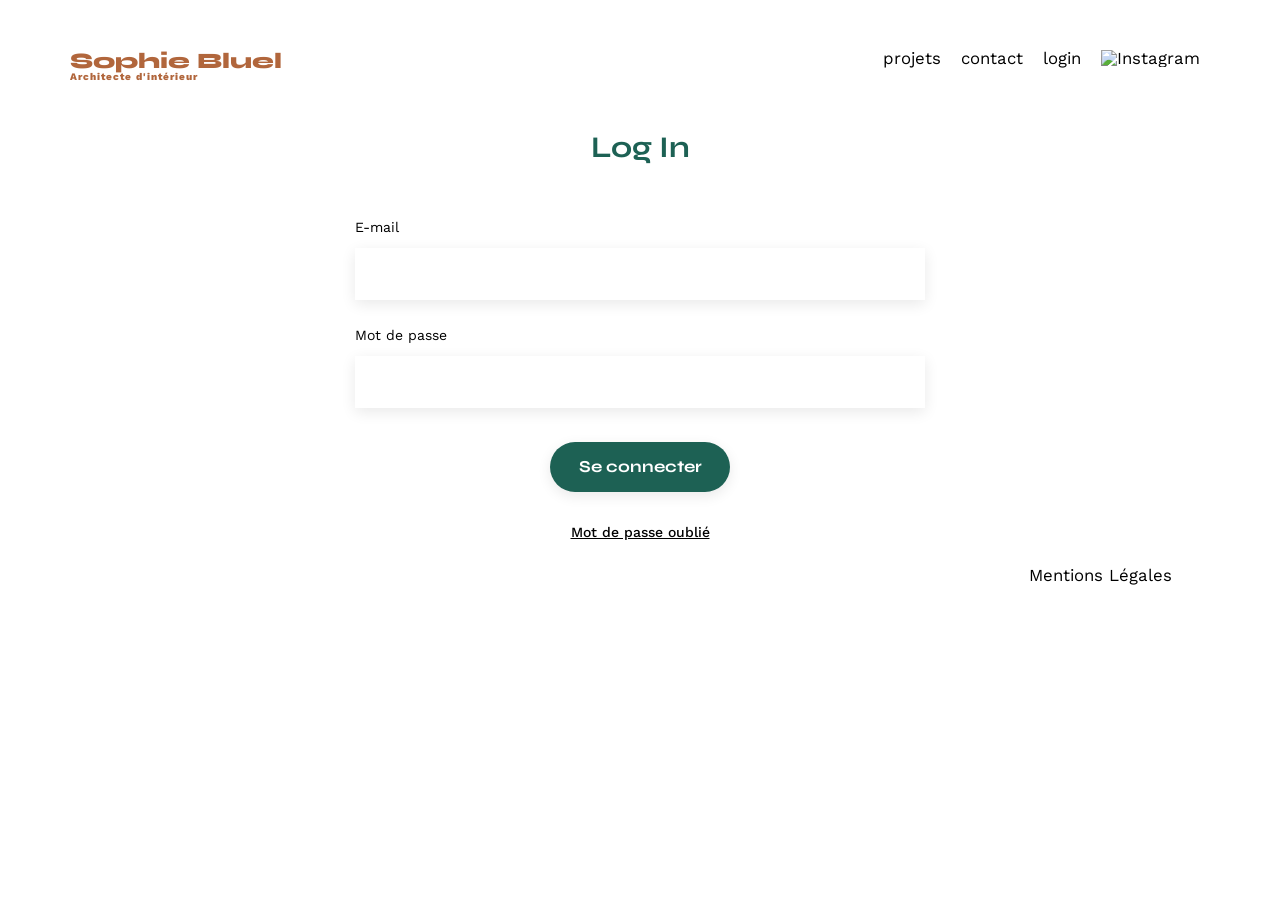
==== FrontEnd/login.html @ 4abb335f "Création page login" ====
<!DOCTYPE html>
<html lang="fr">
<head>
	<meta charset="UTF-8">
	<title>Sophie Bluel - Architecte d'intérieur</title>
	<meta name="viewport" content="width=device-width, initial-scale=1.0">
	<link rel="preconnect" href="https://fonts.googleapis.com">
	<link rel="preconnect" href="https://fonts.gstatic.com" crossorigin>
	<link href="https://fonts.googleapis.com/css2?family=Syne:wght@700;800&family=Work+Sans&display=swap" rel="stylesheet">
	<meta name="description" content="">
	<link rel="stylesheet" href="./assets/style.css">
</head>
<body>
<header>
	<h1>Sophie Bluel <span>Architecte d'intérieur</span></h1>
	<nav>
		<ul>
			<li>projets</li>
			<li>contact</li>
			<li>login</li>
			<li><img src="./assets/icons/instagram.png" alt="Instagram"></li>
		</ul>
	</nav>
</header>
<main>
	<section id="contact">
		<h2>Log In</h2>
		<form class="connexion">
			<label for="email">E-mail</label>
			<input type="email" name="email" id="email">
			<label for="mdp">Mot de passe</label>
			<input type="text" name="mdp" id="mdp">			
			<input type="submit" value="Se connecter">
		</form>
		<p>Mot de passe oublié</p>
	</section>
</main>

<footer>
	<nav>
		<ul>
			<li>Mentions Légales</li>
		</ul>
	</nav>
</footer>
<script src="./assets/script.js"></script>
</body>
</html>
---- FrontEnd/assets/style.css ----
/* http://meyerweb.com/eric/tools/css/reset/
   v2.0 | 20110126
   License: none (public domain)
*/

html, body, div, span, applet, object, iframe,
h1, h2, h3, h4, h5, h6, p, blockquote, pre,
a, abbr, acronym, address, big, cite, code,
del, dfn, em, img, ins, kbd, q, s, samp,
small, strike, strong, sub, sup, tt, var,
b, u, i, center,
dl, dt, dd, ol, ul, li,
fieldset, form, label, legend,
table, caption, tbody, tfoot, thead, tr, th, td,
article, aside, canvas, details, embed,
figure, figcaption, footer, header, hgroup,
menu, nav, output, ruby, section, summary,
time, mark, audio, video {
	margin: 0;
	padding: 0;
	border: 0;
	font-size: 100%;
	font: inherit;
	vertical-align: baseline;
}
/* HTML5 display-role reset for older browsers */
article, aside, details, figcaption, figure,
footer, header, hgroup, menu, nav, section {
	display: block;
}
body {
	line-height: 1;
}
ol, ul {
	list-style: none;
}
blockquote, q {
	quotes: none;
}
blockquote:before, blockquote:after,
q:before, q:after {
	content: '';
	content: none;
}
table {
	border-collapse: collapse;
	border-spacing: 0;
}
/** end reset css**/
body {
	max-width: 1140px;
	margin:auto;
	font-family: 'Work Sans' ;
	font-size: 14px;
}
header {
	display: flex;
	justify-content: space-between;
	margin: 50px 0
}
section {
	margin: 50px 0
}

h1{
	display: flex;
	flex-direction: column;
	font-family: 'Syne';
	font-size: 22px;
	font-weight: 800;
	color: #B1663C
}

h1 > span {
	font-family: 'Work Sans';
	font-size:10px;
	letter-spacing: 0.1em;
;
}

h2{
	font-family: 'Syne';
	font-weight: 700;
	font-size: 30px;
	color: #1D6154
}
nav ul {
	display: flex;
	align-items: center;
	list-style-type: none;

}
nav li {
	padding: 0 10px;
	font-size: 1.2em;
}

li:hover {
	color: #B1663C;
}
#introduction {
	display: flex;
	align-items: center;
}
#introduction figure {
	flex: 1
}
#introduction img {
	display: block;
	margin: auto;
	width: 80%;
}

#introduction article {
	flex: 1
}
#introduction h2 {
	margin-bottom: 1em;
}

#introduction p {
	margin-bottom: 0.5em;
}
#portfolio h2 {
	text-align: center;
	margin-bottom: 1em;
}
.gallery {
	width: 100%;
	display: grid;
	grid-template-columns: 1fr 1fr 1fr;
	grid-column-gap: 20px;
	grid-row-gap: 20px;
}

.gallery img {
	width: 100%;

}

.filter {
	display: flex;
	justify-content: center;
	align-items: center;
	width: 100%;
	margin-bottom: 40px;
}

.btn {
	border: solid 1px #1D6154;
	background-color: #FFFFFF;
	color: #1D6154;
	font-family: Syne;
	font-weight: 700;
	font-size: 16px;
	border-radius: 60px;
	padding : 8px 12px;
	margin : 8px;
}

.filter button:focus {
	background-color: #1D6154;
	color: #FFFFFF;
}

#contact {
	width: 50%;
margin: auto;
}
#contact > * {
	text-align: center;

}
#contact h2{
	margin-bottom: 20px;
}
#contact form {
	text-align: left;
	margin-top:30px;
	display: flex;
	flex-direction: column;
}

#contact input {
	height: 50px;
	font-size: 1.2em;
	border: none;
	box-shadow: 0px 4px 14px rgba(0, 0, 0, 0.09);
}
#contact label {
	margin: 2em 0 1em 0;
}
#contact textarea {
	border: none;
	box-shadow: 0px 4px 14px rgba(0, 0, 0, 0.09);
}

#contact p {
	font-weight: 500;
	text-decoration: underline;
}

#contact p:hover {
	color: #B1663C;
}

input[type="submit"]{
	font-family: 'Syne';
	font-weight: 700;
	color: white;
	background-color: #1D6154;
	margin : 2em auto ;
	width: 180px;
	text-align: center;
	border-radius: 60px ;
}

footer nav ul {
	display: flex;
	justify-content: flex-end;
	margin: 2em
}
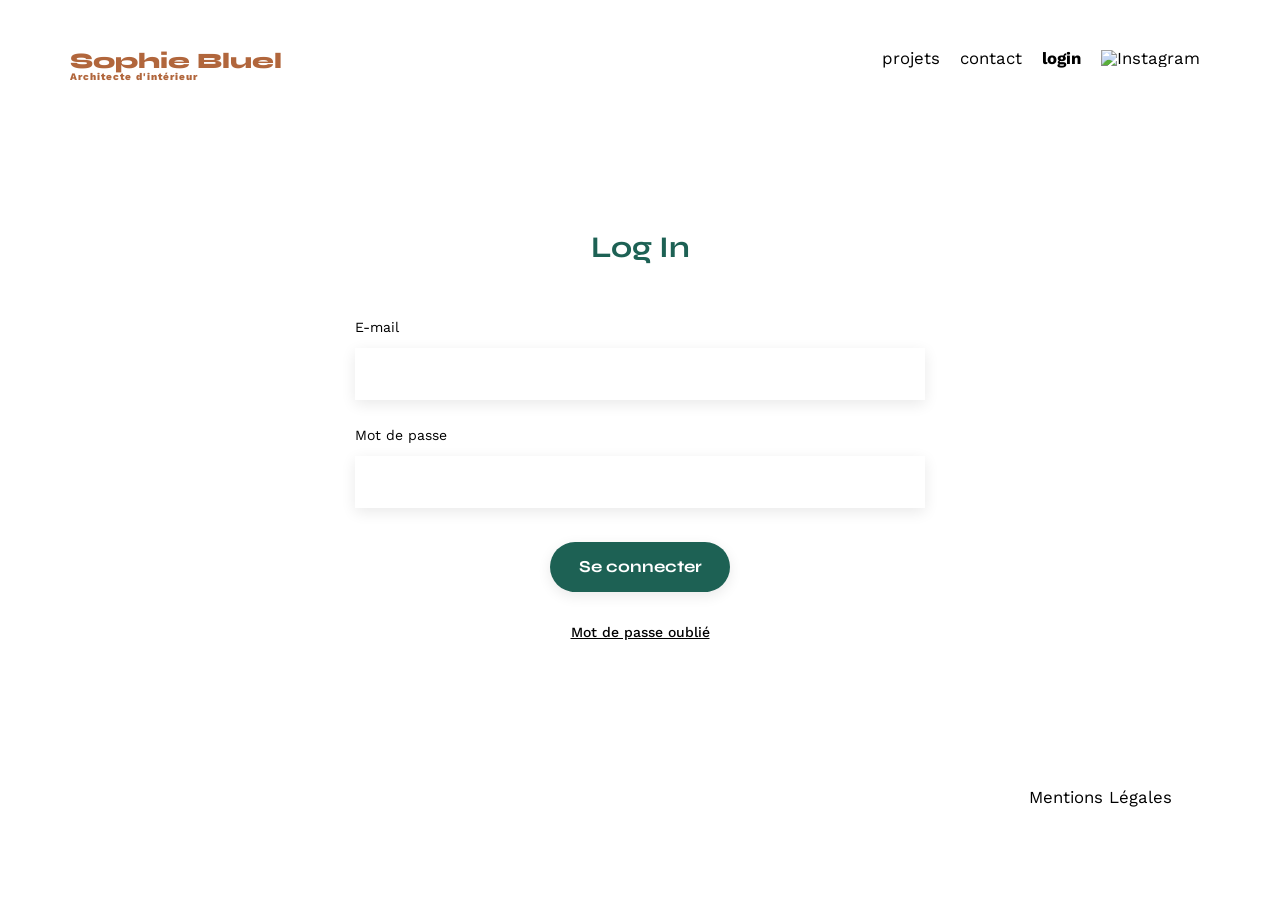
==== commit 247493a9: "addEventListener sur le formulaire" ====
--- a/FrontEnd/login.html
+++ b/FrontEnd/login.html
@@ -8,7 +8,7 @@
 	<link rel="preconnect" href="https://fonts.gstatic.com" crossorigin>
 	<link href="https://fonts.googleapis.com/css2?family=Syne:wght@700;800&family=Work+Sans&display=swap" rel="stylesheet">
 	<meta name="description" content="">
-	<link rel="stylesheet" href="./assets/style.css">
+	<link rel="stylesheet" href="./assets/cnx-style.css">
 </head>
 <body>
 <header>
@@ -17,19 +17,19 @@
 		<ul>
 			<li>projets</li>
 			<li>contact</li>
-			<li>login</li>
+			<li class="bold">login</li>
 			<li><img src="./assets/icons/instagram.png" alt="Instagram"></li>
 		</ul>
 	</nav>
 </header>
 <main>
-	<section id="contact">
+	<section id="login">
 		<h2>Log In</h2>
-		<form class="connexion">
+		<form id="connexion">
 			<label for="email">E-mail</label>
 			<input type="email" name="email" id="email">
-			<label for="mdp">Mot de passe</label>
-			<input type="text" name="mdp" id="mdp">			
+			<label for="password">Mot de passe</label>
+			<input type="password" name="password" id="password">			
 			<input type="submit" value="Se connecter">
 		</form>
 		<p>Mot de passe oublié</p>
@@ -43,6 +43,6 @@
 		</ul>
 	</nav>
 </footer>
-<script src="./assets/script.js"></script>
+<script src="./assets/cnx.js"></script>
 </body>
 </html>
--- a/FrontEnd/assets/cnx-style.css
+++ b/FrontEnd/assets/cnx-style.css
@@ -0,0 +1,179 @@
+/* http://meyerweb.com/eric/tools/css/reset/
+   v2.0 | 20110126
+   License: none (public domain)
+*/
+
+html, body, div, span, applet, object, iframe,
+h1, h2, h3, h4, h5, h6, p, blockquote, pre,
+a, abbr, acronym, address, big, cite, code,
+del, dfn, em, img, ins, kbd, q, s, samp,
+small, strike, strong, sub, sup, tt, var,
+b, u, i, center,
+dl, dt, dd, ol, ul, li,
+fieldset, form, label, legend,
+table, caption, tbody, tfoot, thead, tr, th, td,
+article, aside, canvas, details, embed,
+figure, figcaption, footer, header, hgroup,
+menu, nav, output, ruby, section, summary,
+time, mark, audio, video {
+	margin: 0;
+	padding: 0;
+	border: 0;
+	font-size: 100%;
+	font: inherit;
+	vertical-align: baseline;
+}
+
+a {
+	text-decoration: none;
+	color: inherit;
+}
+
+/* HTML5 display-role reset for older browsers */
+article, aside, details, figcaption, figure,
+footer, header, hgroup, menu, nav, section {
+	display: block;
+}
+body {
+	line-height: 1;
+}
+ol, ul {
+	list-style: none;
+}
+blockquote, q {
+	quotes: none;
+}
+blockquote:before, blockquote:after,
+q:before, q:after {
+	content: '';
+	content: none;
+}
+table {
+	border-collapse: collapse;
+	border-spacing: 0;
+}
+/** end reset css**/
+body {
+	max-width: 1140px;
+	margin:auto;
+	font-family: 'Work Sans' ;
+	font-size: 14px;
+}
+header {
+	display: flex;
+	justify-content: space-between;
+	margin: 50px 0;
+}
+main {
+    margin-top: 150px;
+}
+section {
+	margin: 50px 0;
+}
+
+h1{
+	display: flex;
+	flex-direction: column;
+	font-family: 'Syne';
+	font-size: 22px;
+	font-weight: 800;
+	color: #B1663C;
+}
+
+h1 > span {
+	font-family: 'Work Sans';
+	font-size:10px;
+	letter-spacing: 0.1em;
+;
+}
+
+h2{
+	font-family: 'Syne';
+	font-weight: 700;
+	font-size: 30px;
+	color: #1D6154;
+}
+
+nav ul {
+	display: flex;
+	align-items: center;
+	list-style-type: none;
+
+}
+nav li {
+	padding: 0 10px;
+	font-size: 1.2em;
+}
+
+li:hover {
+	color: #B1663C;
+}
+
+.bold {
+	font-weight: 700;
+}
+
+#login {
+	width: 50%;
+	margin: auto;
+}
+#login > * {
+	text-align: center;
+
+}
+#login h2{
+	margin-bottom: 20px;
+}
+#login form {
+	text-align: left;
+	margin-top:30px;
+	display: flex;
+	flex-direction: column;
+}
+
+#login input {
+	height: 50px;
+	font-size: 1.2em;
+	border: none;
+	box-shadow: 0px 4px 14px rgba(0, 0, 0, 0.09);
+}
+#login label {
+	margin: 2em 0 1em 0;
+}
+
+#login textarea {
+	border: none;
+	box-shadow: 0px 4px 14px rgba(0, 0, 0, 0.09);
+}
+
+#login p {
+	font-weight: 500;
+    size: 14px;
+	text-decoration: underline;
+}
+
+#login p:hover {
+	color: #B1663C;
+}
+
+input[type="submit"]{
+	font-family: 'Syne';
+	font-weight: 700;
+	color: white;
+	background-color: #1D6154;
+	margin : 2em auto ;
+	width: 180px;
+	text-align: center;
+	border-radius: 60px ;
+}
+
+footer {
+    margin-top: 150px;
+}
+
+footer nav ul {
+	display: flex;
+	justify-content: flex-end;
+	margin: 2em
+}
+
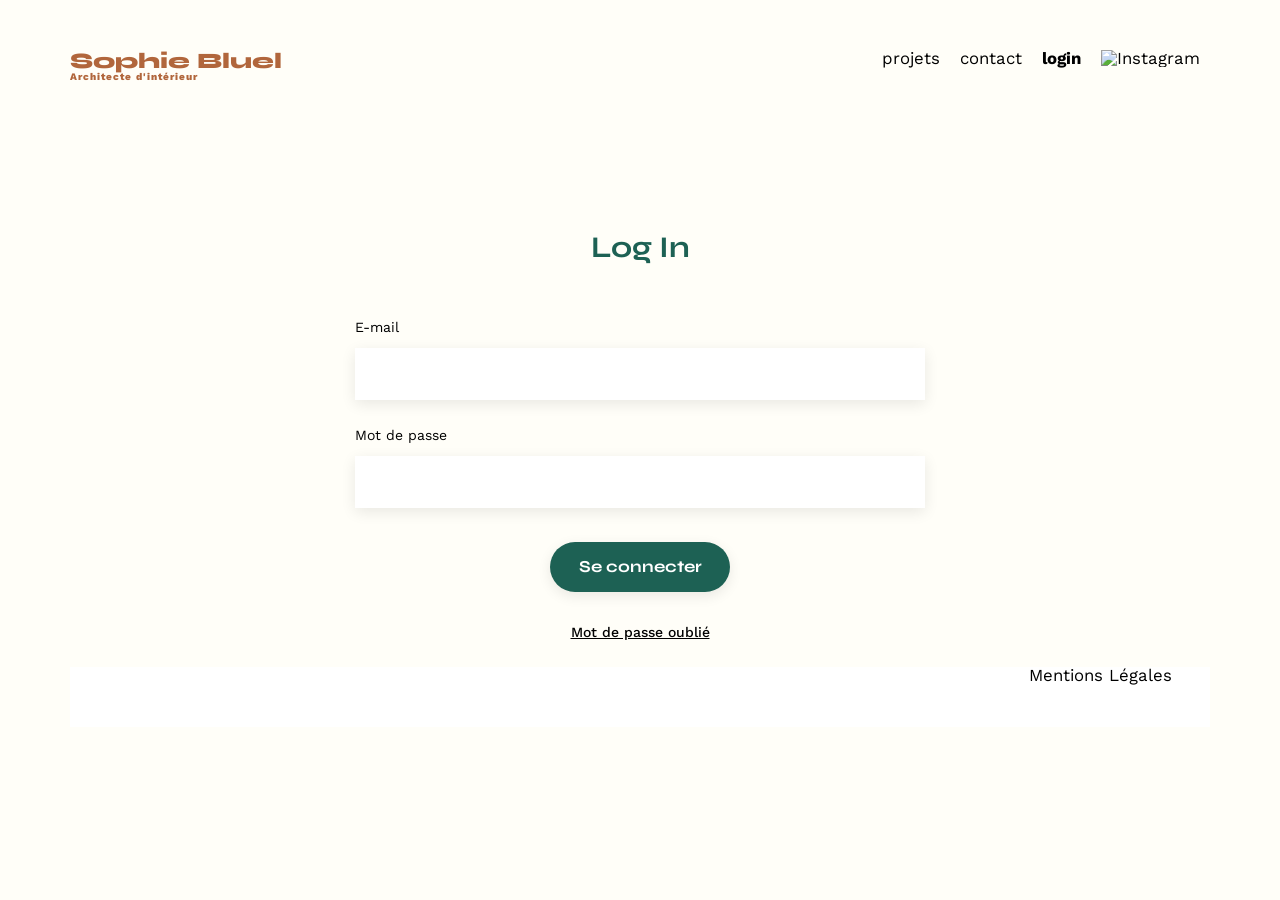
==== commit 6dc997ac: "Page de connexion : Récupération du token, message d'erreur si mauvaise connexion et styles" ====
--- a/FrontEnd/login.html
+++ b/FrontEnd/login.html
@@ -32,6 +32,7 @@
 			<input type="password" name="password" id="password">			
 			<input type="submit" value="Se connecter">
 		</form>
+		<div id="error-message">Nom d'utilisateur ou mot de passe incorrect</div>
 		<p>Mot de passe oublié</p>
 	</section>
 </main>
@@ -43,6 +44,6 @@
 		</ul>
 	</nav>
 </footer>
-<script src="./assets/cnx.js"></script>
+<script src="./assets/connexion.js"></script>
 </body>
 </html>
--- a/FrontEnd/assets/cnx-style.css
+++ b/FrontEnd/assets/cnx-style.css
@@ -35,8 +35,9 @@
 	display: block;
 }
 body {
-	line-height: 1;
+	line-height: 1;	
 }
+
 ol, ul {
 	list-style: none;
 }
@@ -58,7 +59,9 @@
 	margin:auto;
 	font-family: 'Work Sans' ;
 	font-size: 14px;
+	background-color: #FFFEF8;
 }
+
 header {
 	display: flex;
 	justify-content: space-between;
@@ -66,7 +69,9 @@
 }
 main {
     margin-top: 150px;
+	background-color: #FFFEF8;
 }
+
 section {
 	margin: 50px 0;
 }
@@ -167,13 +172,21 @@
 	border-radius: 60px ;
 }
 
+#error-message {
+	display: none;
+	color: red;
+	margin-bottom: 30px;
+}
+
 footer {
-    margin-top: 150px;
+	background-color: #FFFFFF;
+	height: 60px;
 }
 
 footer nav ul {
 	display: flex;
 	justify-content: flex-end;
-	margin: 2em
+	align-items: center;
+	margin: 2em;
 }
 
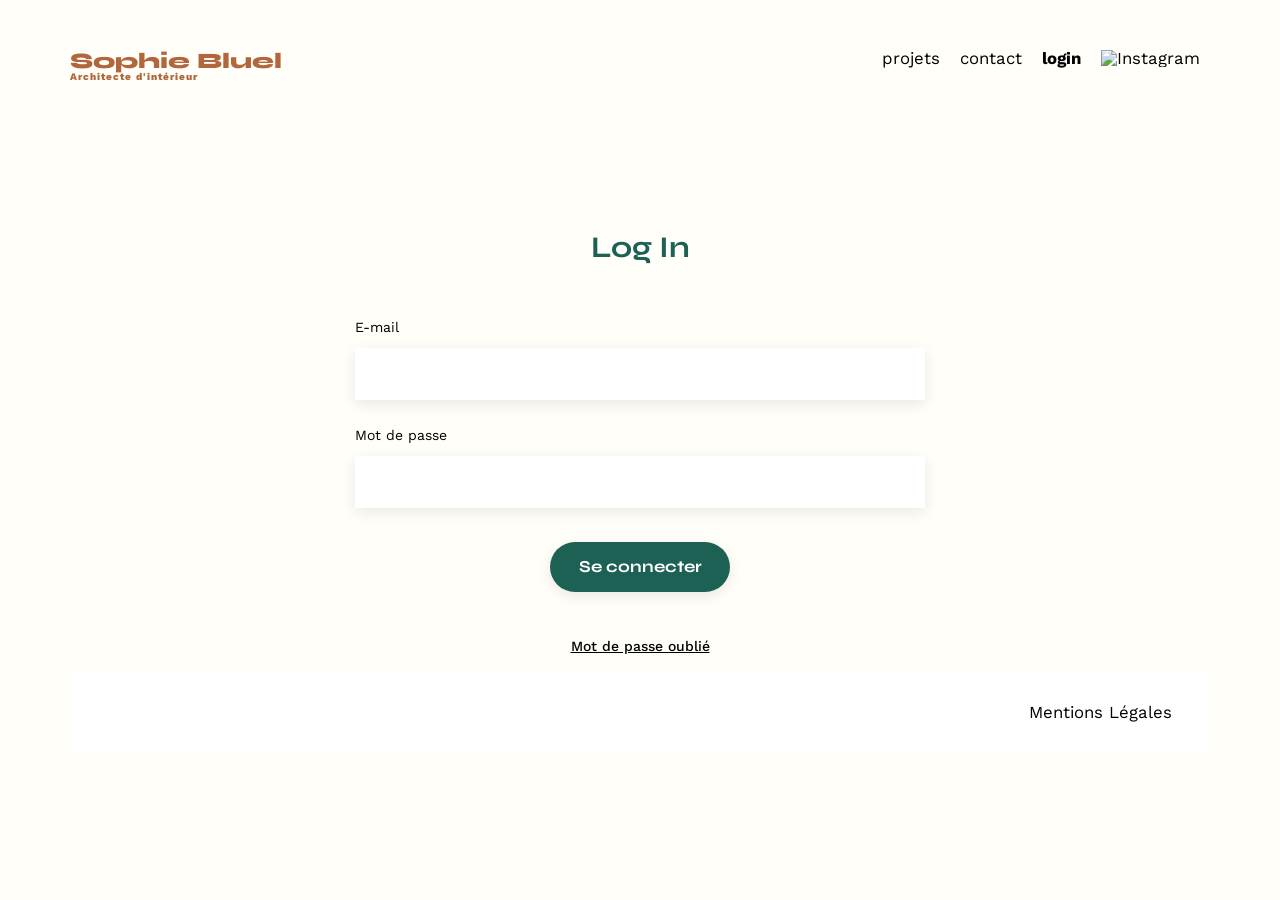
==== commit a46c56a0: "Page d'accueil après connexion : récupération du token et styles" ====
--- a/FrontEnd/login.html
+++ b/FrontEnd/login.html
@@ -32,7 +32,8 @@
 			<input type="password" name="password" id="password">			
 			<input type="submit" value="Se connecter">
 		</form>
-		<div id="error-message">Nom d'utilisateur ou mot de passe incorrect</div>
+		<div id="error-message">Erreur dans l’identifiant ou le mot de passe</div>
+		<br>
 		<p>Mot de passe oublié</p>
 	</section>
 </main>
--- a/FrontEnd/assets/cnx-style.css
+++ b/FrontEnd/assets/cnx-style.css
@@ -175,12 +175,13 @@
 #error-message {
 	display: none;
 	color: red;
-	margin-bottom: 30px;
+	margin-bottom: 10px;
 }
 
 footer {
 	background-color: #FFFFFF;
-	height: 60px;
+	padding: 3px 0px;
+	margin-top: 20px;
 }
 
 footer nav ul {
@@ -188,5 +189,6 @@
 	justify-content: flex-end;
 	align-items: center;
 	margin: 2em;
+	
 }
 
